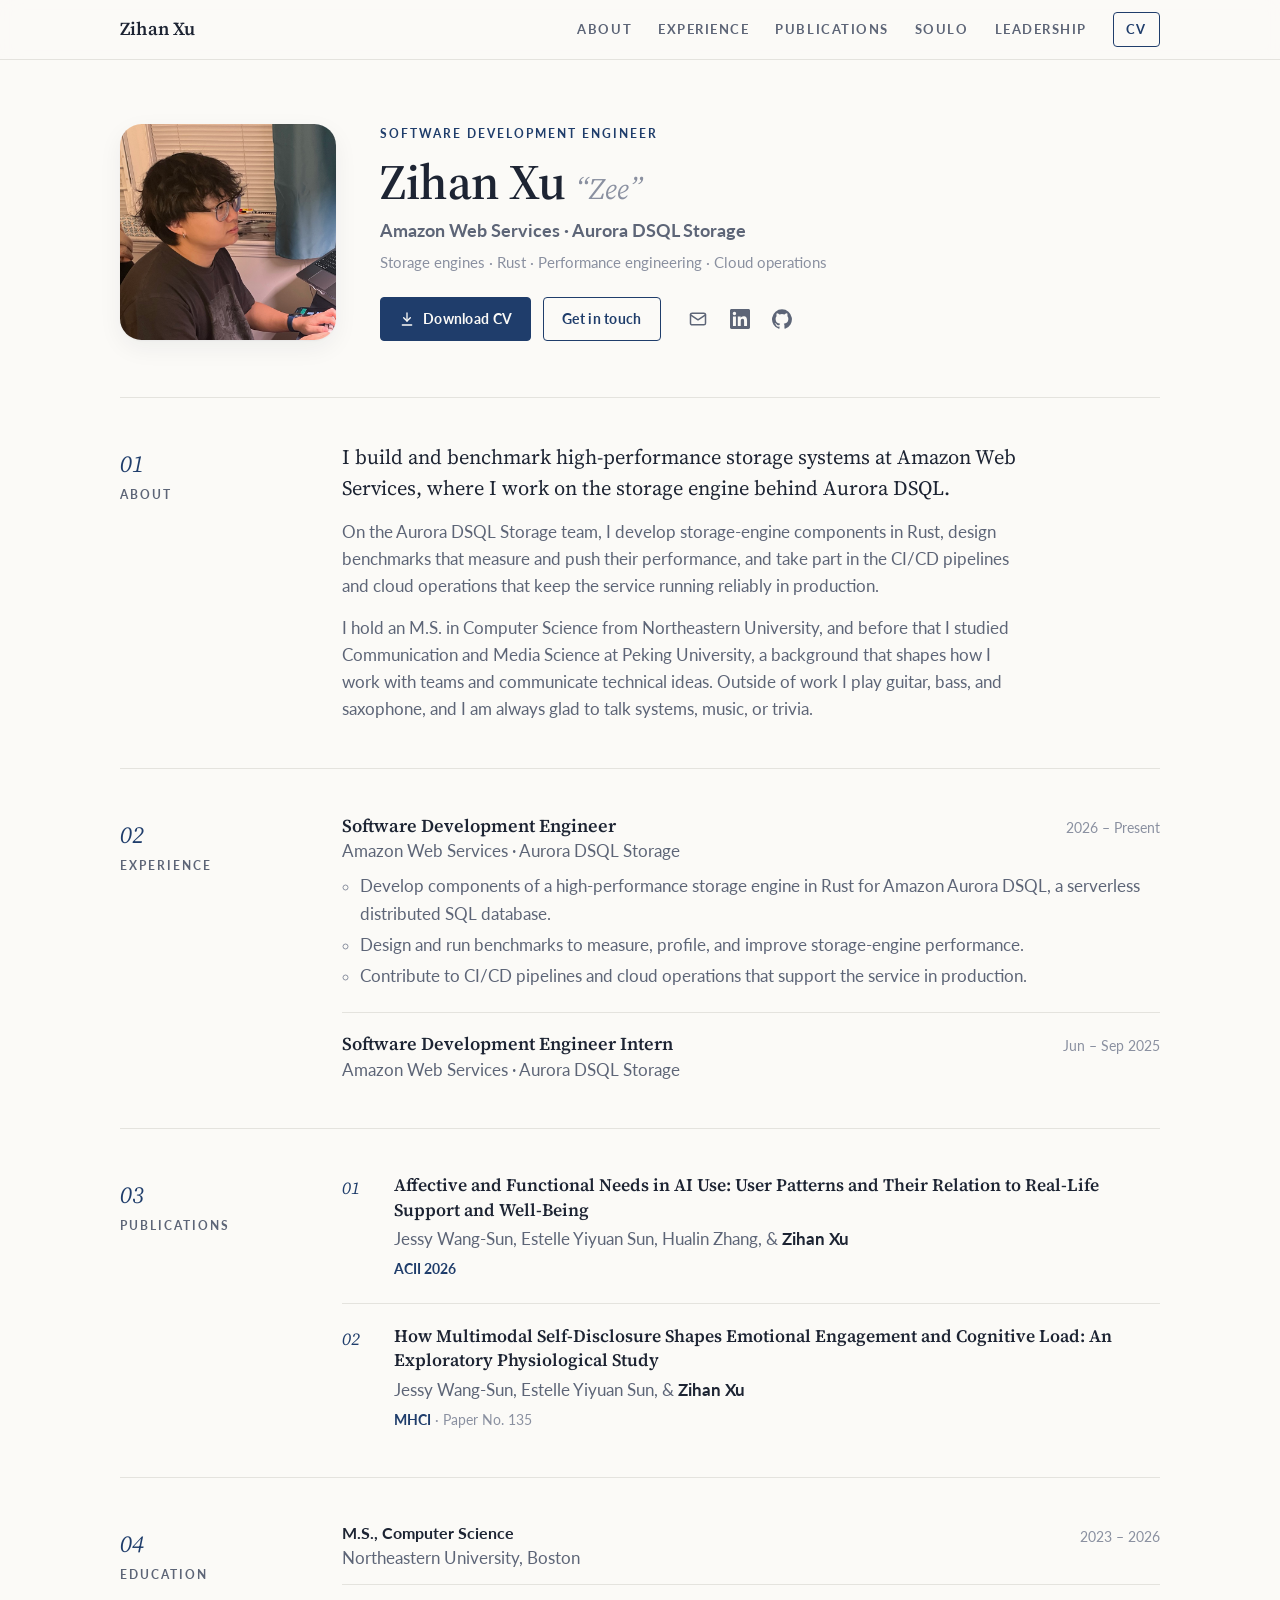
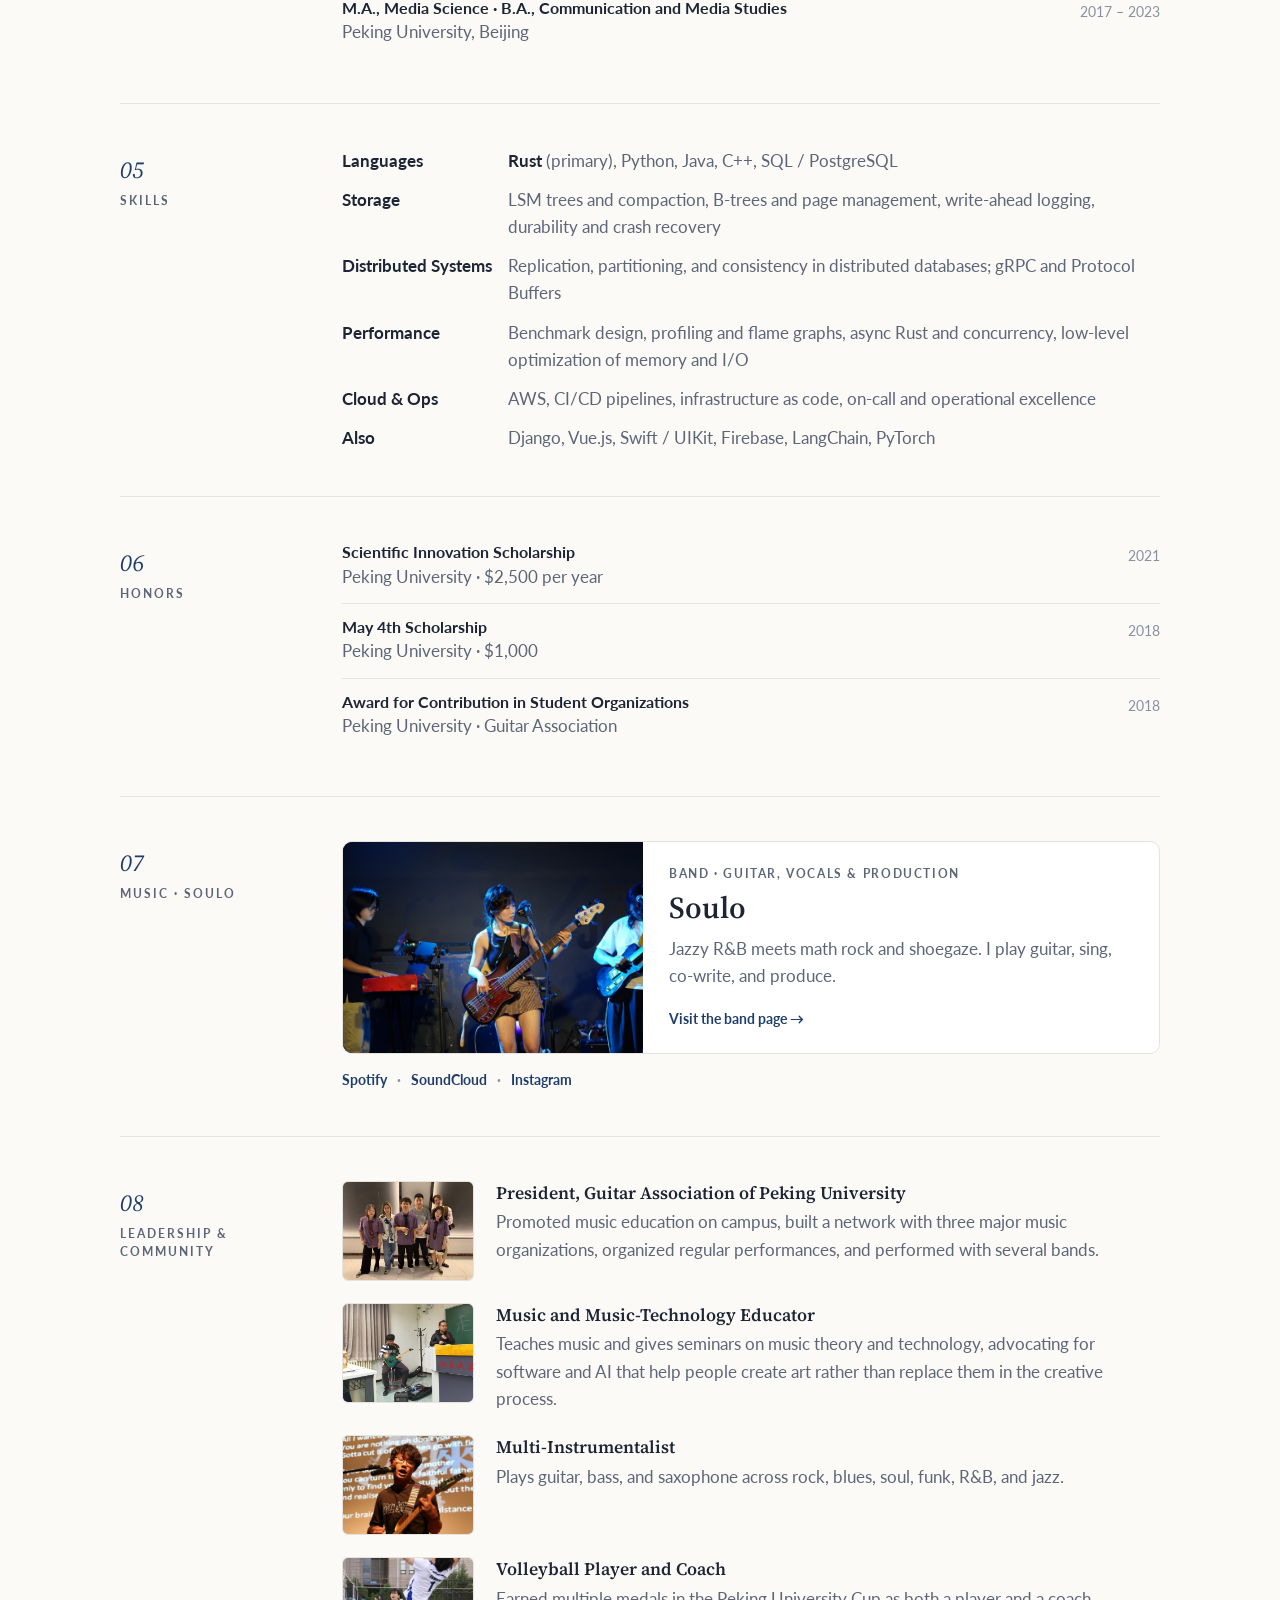
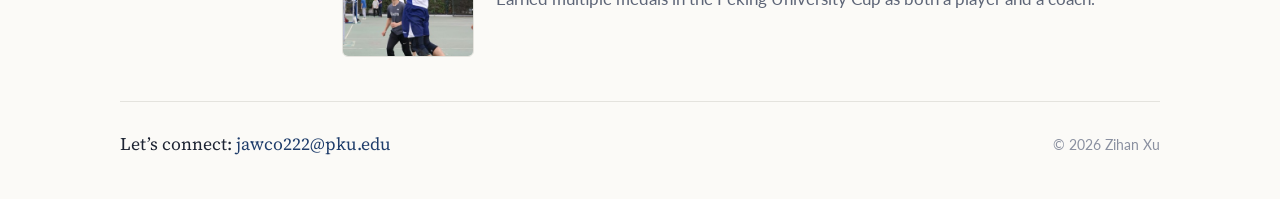
==== index.html @ b4e9006f "Redesign site and add Soulo band page - Rebuild homepage in a single-column academic layout with ser" ====
<!DOCTYPE html>
<html lang="en">
  <head>
    <meta charset="UTF-8" />
    <meta name="viewport" content="width=device-width, initial-scale=1.0" />
    <meta
      name="description"
      content="Zihan (Zee) Xu is a Software Development Engineer on the Amazon Aurora DSQL storage team, building high-performance storage engines in Rust."
    />
    <title>Zihan Xu | Software Development Engineer</title>
    <link rel="preconnect" href="https://fonts.googleapis.com" />
    <link rel="preconnect" href="https://fonts.gstatic.com" crossorigin />
    <link
      href="https://fonts.googleapis.com/css2?family=Lato:wght@400;700&family=Source+Serif+4:ital,opsz,wght@0,8..60,400;0,8..60,600;1,8..60,400&display=swap"
      rel="stylesheet"
    />
    <link rel="stylesheet" href="styles.css" />
  </head>
  <body>
    <header class="topbar">
      <div class="container">
        <a class="wordmark" href="#top">Zihan Xu</a>
        <nav class="topnav" aria-label="Sections">
          <a href="#about">About</a>
          <a href="#experience">Experience</a>
          <a href="#publications">Publications</a>
          <a href="#soulo">Soulo</a>
          <a href="#leadership">Leadership</a>
          <a class="nav-cv" href="files/resume.pdf" target="_blank" rel="noreferrer">CV</a>
        </nav>
      </div>
    </header>

    <main class="container" id="top">
      <section class="profile" aria-label="Introduction">
        <img class="avatar" src="assets/profile/avatar.jpg" alt="Portrait of Zihan Xu" />
        <div>
          <p class="eyebrow">Software Development Engineer</p>
          <h1>Zihan Xu <span class="aka">“Zee”</span></h1>
          <p class="profile-title">
            Amazon Web Services · Aurora DSQL Storage
          </p>
          <p class="profile-meta">Storage engines · Rust · Performance engineering · Cloud operations</p>
          <div class="actions">
            <a class="btn btn-primary" href="files/resume.pdf" target="_blank" rel="noreferrer">
              <svg viewBox="0 0 24 24" fill="none" stroke="currentColor" stroke-width="2" stroke-linecap="round" stroke-linejoin="round" aria-hidden="true"><path d="M12 3v12"/><path d="m7 10 5 5 5-5"/><path d="M5 21h14"/></svg>
              Download CV
            </a>
            <a class="btn btn-ghost" href="mailto:jawco222@pku.edu">Get in touch</a>
            <nav class="social" aria-label="Profiles">
              <a href="mailto:jawco222@pku.edu" aria-label="Email Zihan Xu">
                <svg viewBox="0 0 24 24" fill="none" stroke="currentColor" stroke-width="1.8" stroke-linecap="round" stroke-linejoin="round" aria-hidden="true"><rect x="3" y="5" width="18" height="14" rx="2"/><path d="m3 7 9 6 9-6"/></svg>
              </a>
              <a href="https://www.linkedin.com/in/zihan-xu-pku/" target="_blank" rel="noreferrer" aria-label="Zihan Xu on LinkedIn">
                <svg viewBox="0 0 24 24" fill="currentColor" aria-hidden="true"><path d="M20.45 20.45h-3.56v-5.57c0-1.33-.02-3.04-1.85-3.04-1.85 0-2.14 1.45-2.14 2.94v5.67H9.35V9h3.41v1.56h.05c.48-.9 1.64-1.85 3.37-1.85 3.6 0 4.27 2.37 4.27 5.46v6.28ZM5.34 7.43a2.06 2.06 0 1 1 0-4.13 2.06 2.06 0 0 1 0 4.13ZM7.12 20.45H3.56V9h3.56v11.45ZM22.22 0H1.77C.79 0 0 .77 0 1.73v20.54C0 23.23.79 24 1.77 24h20.45c.98 0 1.78-.77 1.78-1.73V1.73C24 .77 23.2 0 22.22 0Z"/></svg>
              </a>
              <a href="https://github.com/ZeehanXu" target="_blank" rel="noreferrer" aria-label="Zihan Xu on GitHub">
                <svg viewBox="0 0 24 24" fill="currentColor" aria-hidden="true"><path d="M12 .3a12 12 0 0 0-3.8 23.38c.6.12.83-.26.83-.57L9 21.07c-3.34.72-4.04-1.61-4.04-1.61-.55-1.39-1.34-1.76-1.34-1.76-1.08-.74.09-.73.09-.73 1.2.09 1.83 1.24 1.83 1.24 1.07 1.83 2.81 1.3 3.5 1 .1-.78.42-1.31.76-1.61-2.67-.3-5.47-1.33-5.47-5.93 0-1.31.47-2.38 1.24-3.22-.14-.3-.54-1.52.1-3.18 0 0 1-.32 3.3 1.23a11.5 11.5 0 0 1 6 0c2.28-1.55 3.29-1.23 3.29-1.23.64 1.66.24 2.88.12 3.18a4.65 4.65 0 0 1 1.23 3.22c0 4.61-2.8 5.63-5.48 5.92.42.36.81 1.1.81 2.22l-.01 3.29c0 .32.21.69.82.57A12 12 0 0 0 12 .3"/></svg>
              </a>
            </nav>
          </div>
        </div>
      </section>

      <section class="section" id="about" aria-labelledby="about-heading">
        <h2 class="section-label" id="about-heading"><span class="num">01</span>About</h2>
        <div class="section-body prose">
          <p class="lede">
            I build and benchmark high-performance storage systems at Amazon Web
            Services, where I work on the storage engine behind Aurora DSQL.
          </p>
          <p>
            On the Aurora DSQL Storage team, I develop storage-engine components in
            Rust, design benchmarks that measure and push their performance, and
            take part in the CI/CD pipelines and cloud operations that keep the
            service running reliably in production.
          </p>
          <p>
            I hold an M.S. in Computer Science from Northeastern University, and
            before that I studied Communication and Media Science at Peking
            University, a background that shapes how I work with teams and
            communicate technical ideas. Outside of work I play guitar, bass,
            and saxophone, and I am always glad to talk systems, music, or trivia.
          </p>
        </div>
      </section>

      <section class="section" id="experience" aria-labelledby="experience-heading">
        <h2 class="section-label" id="experience-heading"><span class="num">02</span>Experience</h2>
        <div class="section-body">
          <ul class="entries">
            <li class="entry">
              <div>
                <div class="entry-title">Software Development Engineer</div>
                <div class="entry-org">Amazon Web Services · Aurora DSQL Storage</div>
              </div>
              <div class="entry-date">2026 – Present</div>
              <ul>
                <li>Develop components of a high-performance storage engine in Rust for Amazon Aurora DSQL, a serverless distributed SQL database.</li>
                <li>Design and run benchmarks to measure, profile, and improve storage-engine performance.</li>
                <li>Contribute to CI/CD pipelines and cloud operations that support the service in production.</li>
              </ul>
            </li>
            <li class="entry">
              <div>
                <div class="entry-title">Software Development Engineer Intern</div>
                <div class="entry-org">Amazon Web Services · Aurora DSQL Storage</div>
              </div>
              <div class="entry-date">Jun – Sep 2025</div>
            </li>
          </ul>
        </div>
      </section>

      <section class="section" id="publications" aria-labelledby="publications-heading">
        <h2 class="section-label" id="publications-heading"><span class="num">03</span>Publications</h2>
        <div class="section-body">
          <ol class="pubs">
            <li class="pub">
              <span class="pub-title">Affective and Functional Needs in AI Use: User Patterns and Their Relation to Real-Life Support and Well-Being</span>
              <p class="pub-authors">Jessy Wang-Sun, Estelle Yiyuan Sun, Hualin Zhang, &amp; <b>Zihan Xu</b></p>
              <span class="pub-venue"><em>ACII 2026</em></span>
            </li>
            <li class="pub">
              <span class="pub-title">How Multimodal Self-Disclosure Shapes Emotional Engagement and Cognitive Load: An Exploratory Physiological Study</span>
              <p class="pub-authors">Jessy Wang-Sun, Estelle Yiyuan Sun, &amp; <b>Zihan Xu</b></p>
              <span class="pub-venue"><em>MHCI</em> · Paper No. 135</span>
            </li>
          </ol>
        </div>
      </section>

      <section class="section" id="education" aria-labelledby="education-heading">
        <h2 class="section-label" id="education-heading"><span class="num">04</span>Education</h2>
        <div class="section-body">
          <ul class="entries compact">
            <li class="entry">
              <div>
                <div class="entry-title">M.S., Computer Science</div>
                <div class="entry-org">Northeastern University, Boston</div>
              </div>
              <div class="entry-date">2023 – 2026</div>
            </li>
            <li class="entry">
              <div>
                <div class="entry-title">M.A., Media Science · B.A., Communication and Media Studies</div>
                <div class="entry-org">Peking University, Beijing</div>
              </div>
              <div class="entry-date">2017 – 2023</div>
            </li>
          </ul>
        </div>
      </section>

      <section class="section" id="skills" aria-labelledby="skills-heading">
        <h2 class="section-label" id="skills-heading"><span class="num">05</span>Skills</h2>
        <div class="section-body">
          <dl class="skills">
            <div>
              <dt>Languages</dt>
              <dd><b>Rust</b> (primary), Python, Java, C++, SQL / PostgreSQL</dd>
            </div>
            <div>
              <dt>Storage</dt>
              <dd>LSM trees and compaction, B-trees and page management, write-ahead logging, durability and crash recovery</dd>
            </div>
            <div>
              <dt>Distributed Systems</dt>
              <dd>Replication, partitioning, and consistency in distributed databases; gRPC and Protocol Buffers</dd>
            </div>
            <div>
              <dt>Performance</dt>
              <dd>Benchmark design, profiling and flame graphs, async Rust and concurrency, low-level optimization of memory and I/O</dd>
            </div>
            <div>
              <dt>Cloud &amp; Ops</dt>
              <dd>AWS, CI/CD pipelines, infrastructure as code, on-call and operational excellence</dd>
            </div>
            <div>
              <dt>Also</dt>
              <dd>Django, Vue.js, Swift / UIKit, Firebase, LangChain, PyTorch</dd>
            </div>
          </dl>
        </div>
      </section>

      <section class="section" id="honors" aria-labelledby="honors-heading">
        <h2 class="section-label" id="honors-heading"><span class="num">06</span>Honors</h2>
        <div class="section-body">
          <ul class="entries compact">
            <li class="entry">
              <div>
                <div class="entry-title">Scientific Innovation Scholarship</div>
                <div class="entry-org">Peking University · $2,500 per year</div>
              </div>
              <div class="entry-date">2021</div>
            </li>
            <li class="entry">
              <div>
                <div class="entry-title">May 4th Scholarship</div>
                <div class="entry-org">Peking University · $1,000</div>
              </div>
              <div class="entry-date">2018</div>
            </li>
            <li class="entry">
              <div>
                <div class="entry-title">Award for Contribution in Student Organizations</div>
                <div class="entry-org">Peking University · Guitar Association</div>
              </div>
              <div class="entry-date">2018</div>
            </li>
          </ul>
        </div>
      </section>

      <section class="section" id="soulo" aria-labelledby="soulo-heading">
        <h2 class="section-label" id="soulo-heading"><span class="num">07</span>Music · Soulo</h2>
        <div class="section-body">
          <a class="band-card" href="soulo.html">
            <img src="assets/soulo/live/jungle-band.jpg" alt="Soulo on stage at The Jungle: keys, bass, and guitar under blue stage lights" loading="lazy" />
            <div class="band-card-body">
              <p class="project-tag">Band · Guitar, vocals &amp; production</p>
              <h3>Soulo</h3>
              <p>
                Jazzy R&amp;B meets math rock and shoegaze. I play guitar, sing,
                co-write, and produce.
              </p>
              <span class="band-more">Visit the band page →</span>
            </div>
          </a>
          <p class="band-links">
            <a href="https://open.spotify.com/artist/2Nm2gru3ACGOw8cM4AdSRD" target="_blank" rel="noreferrer">Spotify</a>
            <span aria-hidden="true">·</span>
            <a href="https://soundcloud.com/soulo-project" target="_blank" rel="noreferrer">SoundCloud</a>
            <span aria-hidden="true">·</span>
            <a href="https://www.instagram.com/soulo_band" target="_blank" rel="noreferrer">Instagram</a>
          </p>
        </div>
      </section>

      <section class="section" id="leadership" aria-labelledby="leadership-heading">
        <h2 class="section-label" id="leadership-heading"><span class="num">08</span>Leadership &amp; Community</h2>
        <div class="section-body">
          <ul class="features">
            <li class="feature">
              <img src="assets/leadership/pku-guitar-association.jpg" alt="Zihan with fellow band members" loading="lazy" />
              <div>
                <h3>President, Guitar Association of Peking University</h3>
                <p>Promoted music education on campus, built a network with three major music organizations, organized regular performances, and performed with several bands.</p>
              </div>
            </li>
            <li class="feature">
              <img src="assets/leadership/music-seminar.jpg" alt="Zihan presenting a music seminar" loading="lazy" />
              <div>
                <h3>Music and Music-Technology Educator</h3>
                <p>Teaches music and gives seminars on music theory and technology, advocating for software and AI that help people create art rather than replace them in the creative process.</p>
              </div>
            </li>
            <li class="feature">
              <img src="assets/leadership/performing-guitar.jpg" alt="Zihan performing on stage" loading="lazy" />
              <div>
                <h3>Multi-Instrumentalist</h3>
                <p>Plays guitar, bass, and saxophone across rock, blues, soul, funk, R&amp;B, and jazz.</p>
              </div>
            </li>
            <li class="feature">
              <img src="assets/leadership/volleyball.jpg" alt="Zihan playing volleyball" loading="lazy" />
              <div>
                <h3>Volleyball Player and Coach</h3>
                <p>Earned multiple medals in the Peking University Cup as both a player and a coach.</p>
              </div>
            </li>
          </ul>
        </div>
      </section>

      <footer class="site-footer" id="contact">
        <p class="cta">Let’s connect: <a href="mailto:jawco222@pku.edu">jawco222@pku.edu</a></p>
        <p>© 2026 Zihan Xu</p>
      </footer>
    </main>
  </body>
</html>
---- styles.css ----
/* ==========================================================================
   Zihan Xu — personal site
   Single-column academic layout, serif display type, quiet navy accent.
   ========================================================================== */

*,
*::before,
*::after { box-sizing: border-box; }

:root {
  --bg: #fbfaf7;
  --surface: #ffffff;
  --ink: #1d2433;
  --muted: #5d6577;
  --faint: #8a90a0;
  --line: #e4e3de;
  --accent: #1f3d6b;
  --accent-soft: rgba(31, 61, 107, 0.08);
  --shadow: 0 1px 2px rgba(20, 28, 45, 0.04), 0 8px 24px rgba(20, 28, 45, 0.06);

  --serif: "Source Serif 4", "Iowan Old Style", Georgia, serif;
  --sans: "Lato", "Helvetica Neue", Helvetica, Arial, sans-serif;

  --page: 1040px;
  --label: 190px;
  --bar: 60px;
}

@media (prefers-color-scheme: dark) {
  :root:not([data-theme="light"]) {
    --bg: #12151b;
    --surface: #191d25;
    --ink: #e7e9ee;
    --muted: #a2a9b6;
    --faint: #767e8d;
    --line: #2a2f3a;
    --accent: #9dbcec;
    --accent-soft: rgba(157, 188, 236, 0.1);
    --shadow: 0 1px 2px rgba(0, 0, 0, 0.3), 0 8px 24px rgba(0, 0, 0, 0.25);
  }
}

:root[data-theme="dark"] {
  --bg: #12151b;
  --surface: #191d25;
  --ink: #e7e9ee;
  --muted: #a2a9b6;
  --faint: #767e8d;
  --line: #2a2f3a;
  --accent: #9dbcec;
  --accent-soft: rgba(157, 188, 236, 0.1);
  --shadow: 0 1px 2px rgba(0, 0, 0, 0.3), 0 8px 24px rgba(0, 0, 0, 0.25);
}

html {
  scroll-behavior: smooth;
  scroll-padding-top: calc(var(--bar) + 16px);
}

body {
  margin: 0;
  background: var(--bg);
  color: var(--ink);
  font-family: var(--sans);
  font-size: 16.5px;
  line-height: 1.65;
  -webkit-font-smoothing: antialiased;
  text-rendering: optimizeLegibility;
}

img { max-width: 100%; display: block; }

a { color: var(--accent); text-decoration: none; }
a:hover { text-decoration: underline; text-underline-offset: 3px; }
a:focus-visible,
button:focus-visible {
  outline: 2px solid var(--accent);
  outline-offset: 3px;
  border-radius: 3px;
}

h1, h2, h3, p, ul, ol, figure { margin-top: 0; }

.container {
  width: min(100% - 32px, var(--page));
  margin-inline: auto;
}

/* --- Top bar ------------------------------------------------------------ */

.topbar {
  position: sticky;
  top: 0;
  z-index: 50;
  height: var(--bar);
  background: color-mix(in srgb, var(--bg) 86%, transparent);
  backdrop-filter: saturate(160%) blur(10px);
  -webkit-backdrop-filter: saturate(160%) blur(10px);
  border-bottom: 1px solid var(--line);
}

.topbar .container {
  height: 100%;
  display: flex;
  align-items: center;
  justify-content: space-between;
  gap: 24px;
}

.wordmark {
  font-family: var(--serif);
  font-size: 1.15rem;
  font-weight: 600;
  letter-spacing: 0.01em;
  color: var(--ink);
}
.wordmark:hover { text-decoration: none; color: var(--accent); }

.topnav {
  display: flex;
  align-items: center;
  gap: 26px;
  font-size: 0.8rem;
  font-weight: 700;
  letter-spacing: 0.12em;
  text-transform: uppercase;
}

.topnav a { color: var(--muted); }
.topnav a:hover { color: var(--ink); text-decoration: none; }

.topnav .nav-cv {
  color: var(--accent);
  padding: 6px 12px;
  border: 1px solid currentColor;
  border-radius: 4px;
}
.topnav .nav-cv:hover { background: var(--accent-soft); color: var(--accent); }

/* --- Profile header ----------------------------------------------------- */

.profile {
  display: grid;
  grid-template-columns: 216px minmax(0, 1fr);
  gap: 44px;
  align-items: center;
  padding: 64px 0 56px;
}

.avatar {
  width: 216px;
  height: 216px;
  border-radius: 10%;
  object-fit: cover;
  box-shadow: var(--shadow);
}

.eyebrow {
  margin-bottom: 10px;
  color: var(--accent);
  font-size: 0.78rem;
  font-weight: 700;
  letter-spacing: 0.16em;
  text-transform: uppercase;
}

.profile h1 {
  margin-bottom: 6px;
  font-family: var(--serif);
  font-size: clamp(2.3rem, 5vw, 3.1rem);
  font-weight: 600;
  line-height: 1.12;
  letter-spacing: -0.01em;
}

.profile h1 .aka {
  color: var(--faint);
  font-weight: 400;
  font-style: italic;
  font-size: 0.6em;
  letter-spacing: 0;
}

.profile-title {
  margin-bottom: 4px;
  color: var(--muted);
  font-size: 1.12rem;
  font-weight: 700;
}

.profile-meta {
  margin-bottom: 22px;
  color: var(--faint);
  font-size: 0.95rem;
}

.actions {
  display: flex;
  flex-wrap: wrap;
  align-items: center;
  gap: 12px;
}

.btn {
  display: inline-flex;
  align-items: center;
  gap: 8px;
  padding: 9px 18px;
  border: 1px solid var(--accent);
  border-radius: 4px;
  font-size: 0.9rem;
  font-weight: 700;
  letter-spacing: 0.02em;
  transition: background-color 160ms ease, color 160ms ease;
}
.btn:hover { text-decoration: none; }
.btn svg { width: 16px; height: 16px; }

.btn-primary { background: var(--accent); color: var(--bg); }
.btn-primary:hover { background: color-mix(in srgb, var(--accent) 86%, var(--ink)); }

.btn-ghost { color: var(--accent); }
.btn-ghost:hover { background: var(--accent-soft); }

.social {
  display: flex;
  gap: 4px;
  margin-left: 6px;
}

.social a {
  display: inline-grid;
  place-items: center;
  width: 38px;
  height: 38px;
  border-radius: 50%;
  color: var(--muted);
  transition: color 160ms ease, background-color 160ms ease;
}
.social a:hover { color: var(--accent); background: var(--accent-soft); }
.social svg { width: 20px; height: 20px; }

/* --- Sections ----------------------------------------------------------- */

.section {
  display: grid;
  grid-template-columns: var(--label) minmax(0, 1fr);
  gap: 32px;
  padding: 44px 0;
  border-top: 1px solid var(--line);
}

.section-label {
  margin: 0;
  padding-top: 4px;
  font-family: var(--sans);
  font-size: 0.78rem;
  font-weight: 700;
  letter-spacing: 0.16em;
  line-height: 1.5;
  text-transform: uppercase;
  color: var(--muted);
}

.section-label .num {
  display: block;
  margin-bottom: 4px;
  font-family: var(--serif);
  font-size: 1.5rem;
  font-weight: 400;
  font-style: italic;
  letter-spacing: 0;
  color: var(--accent);
}

.section-body > :last-child { margin-bottom: 0; }

.lede {
  font-family: var(--serif);
  font-size: 1.28rem;
  line-height: 1.55;
  color: var(--ink);
  margin-bottom: 18px;
}

.prose p { color: var(--muted); max-width: 68ch; margin-bottom: 14px; }
.prose p.lede { color: var(--ink); }

/* Entries: education, experience, honors */

.entries { list-style: none; margin: 0; padding: 0; }

.entry {
  display: grid;
  grid-template-columns: minmax(0, 1fr) auto;
  column-gap: 24px;
  padding: 18px 0;
  border-bottom: 1px solid var(--line);
}
.entry:first-child { padding-top: 0; }
.entry:last-child { border-bottom: 0; padding-bottom: 0; }

.entry-title {
  font-family: var(--serif);
  font-size: 1.14rem;
  font-weight: 600;
  line-height: 1.4;
}

.entry-org { color: var(--muted); }

.entry-date {
  grid-column: 2;
  grid-row: 1;
  color: var(--faint);
  font-size: 0.9rem;
  font-variant-numeric: tabular-nums;
  white-space: nowrap;
  padding-top: 3px;
}

.entry ul,
.entry p {
  grid-column: 1 / -1;
  margin: 8px 0 0;
  color: var(--muted);
}
.entry ul { padding-left: 1.1em; }
.entry li { margin-bottom: 4px; }
.entry li::marker { color: var(--faint); }

.entries.compact .entry { padding: 12px 0; }
.entries.compact .entry:first-child { padding-top: 0; }
.entries.compact .entry-title { font-family: var(--sans); font-size: 1rem; font-weight: 700; }

/* Publications */

.pubs { list-style: none; margin: 0; padding: 0; counter-reset: pub; }

.pub {
  position: relative;
  counter-increment: pub;
  padding: 0 0 20px 52px;
  margin-bottom: 20px;
  border-bottom: 1px solid var(--line);
}
.pub:last-child { margin-bottom: 0; padding-bottom: 0; border-bottom: 0; }

.pub::before {
  content: counter(pub, decimal-leading-zero);
  position: absolute;
  left: 0;
  top: 1px;
  font-family: var(--serif);
  font-style: italic;
  font-size: 1.1rem;
  color: var(--accent);
}

.pub-title {
  display: block;
  margin-bottom: 4px;
  font-family: var(--serif);
  font-size: 1.1rem;
  font-weight: 600;
  line-height: 1.4;
}

.pub-authors { margin: 0 0 2px; color: var(--muted); }
.pub-authors b { color: var(--ink); }

.pub-venue {
  display: inline-block;
  color: var(--faint);
  font-size: 0.9rem;
}
.pub-venue em { font-style: normal; font-weight: 700; color: var(--accent); }

/* Soulo band card */

.band-card {
  display: grid;
  grid-template-columns: 300px minmax(0, 1fr);
  overflow: hidden;
  background: var(--surface);
  border: 1px solid var(--line);
  border-radius: 10px;
  color: inherit;
  transition: transform 200ms ease, box-shadow 200ms ease, border-color 200ms ease;
}
.band-card:hover {
  text-decoration: none;
  transform: translateY(-3px);
  box-shadow: var(--shadow);
  border-color: color-mix(in srgb, var(--accent) 30%, var(--line));
}
.band-card img { width: 300px; height: 100%; min-height: 200px; object-fit: cover; object-position: 55% 50%; background: #111; }

.band-card-body { display: flex; flex-direction: column; padding: 22px 26px; }

.project-tag {
  margin-bottom: 8px;
  color: var(--accent);
  font-size: 0.72rem;
  font-weight: 700;
  letter-spacing: 0.14em;
  text-transform: uppercase;
}

.band-card h3 {
  margin-bottom: 10px;
  font-family: var(--serif);
  font-size: 1.9rem;
  font-weight: 600;
  line-height: 1.15;
}

.band-card p { color: var(--muted); }
.band-more { margin-top: auto; color: var(--accent); font-size: 0.9rem; font-weight: 700; }

.band-links {
  display: flex;
  gap: 10px;
  margin: 14px 0 0;
  color: var(--faint);
  font-size: 0.9rem;
  font-weight: 700;
}

/* Soulo band page: standalone identity, always dark, gray-blue accent */

body.band {
  --bg: #0e1014;
  --surface: #171a20;
  --ink: #e9ecf0;
  --muted: #a9b0ba;
  --faint: #767e8a;
  --line: #262a32;
  --accent: #8fa3b8;
  --accent-soft: rgba(143, 163, 184, 0.12);
  --shadow: 0 1px 2px rgba(0, 0, 0, 0.4), 0 12px 32px rgba(0, 0, 0, 0.35);
  color-scheme: dark;
}

body.band .btn-primary { color: #0e1014; }
body.band .band-hero { padding-top: 56px; }
body.band .band-hero h1 { letter-spacing: 0.01em; }

.back {
  display: inline-block;
  margin-top: 36px;
  color: var(--muted);
  font-size: 0.8rem;
  font-weight: 700;
  letter-spacing: 0.1em;
  text-transform: uppercase;
}
.back:hover { color: var(--accent); text-decoration: none; }

.band-hero {
  display: flex;
  flex-wrap: wrap;
  align-items: flex-end;
  justify-content: space-between;
  gap: 24px 48px;
  padding: 28px 0 32px;
}

.band-hero h1 {
  margin-bottom: 12px;
  font-family: var(--serif);
  font-size: clamp(3rem, 8vw, 4.6rem);
  font-weight: 600;
  line-height: 1;
  letter-spacing: -0.02em;
}

.band-hero .lede { color: var(--muted); margin-bottom: 0; }

.band-photo { margin: 0 0 56px; }
.band-photo img {
  width: 100%;
  aspect-ratio: 16 / 9;
  object-fit: cover;
  border-radius: 10px;
  box-shadow: var(--shadow);
  background: #111;
}

.members {
  list-style: none;
  margin: 0;
  padding: 0;
  display: grid;
  grid-template-columns: repeat(2, minmax(0, 1fr));
  gap: 28px;
}
.members li { display: grid; gap: 2px; }
.members img {
  width: 100%;
  max-width: 240px;
  aspect-ratio: 1;
  object-fit: cover;
  margin-bottom: 12px;
  border-radius: 10%;
  box-shadow: var(--shadow);
  background: #111;
}
.member-name { font-family: var(--serif); font-size: 1.35rem; font-weight: 600; line-height: 1.3; }
.member-role { color: var(--muted); font-size: 0.95rem; }

.band-photo figcaption { margin-top: 10px; color: var(--faint); font-size: 0.85rem; }

.players { display: grid; gap: 18px; }
.player {
  display: block;
  width: 100%;
  border: 0;
  border-radius: 12px;
  background: var(--surface);
}
.player-spotify { height: 352px; }
.player-soundcloud { height: 300px; border: 1px solid var(--line); border-radius: 10px; }

.gallery {
  display: grid;
  grid-template-columns: repeat(3, minmax(0, 1fr));
  gap: 12px;
}
.gallery figure {
  position: relative;
  margin: 0;
  overflow: hidden;
  border-radius: 8px;
  background: #111;
  aspect-ratio: 3 / 2;
}
.gallery img { width: 100%; height: 100%; object-fit: cover; }
.gallery figcaption {
  position: absolute;
  left: 10px;
  bottom: 10px;
  padding: 3px 9px;
  border-radius: 999px;
  background: rgba(0, 0, 0, 0.55);
  color: #fff;
  font-size: 0.72rem;
  font-weight: 700;
  letter-spacing: 0.06em;
}
.g-porch-drums { grid-column: 1; grid-row: 1 / span 2; }
.g-trombone { grid-column: 2; grid-row: 1; }
.g-red { grid-column: 2; grid-row: 2; }
.g-zee { grid-column: 3; grid-row: 1 / span 2; }
.g-porch-wide { grid-column: 1 / -1; grid-row: 3; }
.gallery .g-porch-drums,
.gallery .g-zee { aspect-ratio: auto; height: 0; min-height: 100%; }
.gallery .g-porch-drums img { object-position: 50% 45%; }
.gallery .g-zee img { object-position: 50% 30%; }
.gallery .g-porch-wide { aspect-ratio: 3 / 1; }
.gallery .g-porch-wide img { object-position: 50% 40%; }

.art-credit { margin-bottom: 18px; color: var(--muted); }

.art-grid {
  display: grid;
  grid-template-columns: repeat(3, minmax(0, 1fr));
  gap: 20px;
  align-items: start;
}
.art-grid figure { margin: 0; }
.art-grid img {
  width: 100%;
  height: auto;
  border-radius: 8px;
  border: 1px solid var(--line);
  background: #fff;
}
.art-grid figcaption { margin-top: 8px; color: var(--muted); font-size: 0.9rem; }

/* Leadership */

.features { list-style: none; margin: 0; padding: 0; display: grid; gap: 22px; }

.feature {
  display: grid;
  grid-template-columns: 132px minmax(0, 1fr);
  gap: 22px;
  align-items: start;
}

.feature img {
  width: 132px;
  height: 100px;
  object-fit: cover;
  border-radius: 6px;
  border: 1px solid var(--line);
}

.feature h3 {
  margin-bottom: 4px;
  font-family: var(--serif);
  font-size: 1.1rem;
  font-weight: 600;
  line-height: 1.4;
}

.feature p { margin: 0; color: var(--muted); }

/* Skills */

.skills { display: grid; gap: 12px; margin: 0; }

.skills > div {
  display: grid;
  grid-template-columns: 150px minmax(0, 1fr);
  gap: 16px;
}

.skills dt { font-weight: 700; color: var(--ink); }
.skills dd { margin: 0; color: var(--muted); }
.skills dd b { color: var(--ink); }

/* --- Footer ------------------------------------------------------------- */

.site-footer {
  display: flex;
  justify-content: space-between;
  align-items: baseline;
  flex-wrap: wrap;
  gap: 12px 24px;
  padding: 28px 0 40px;
  border-top: 1px solid var(--line);
  color: var(--faint);
  font-size: 0.9rem;
}
.site-footer p { margin: 0; }
.site-footer .cta { font-family: var(--serif); font-size: 1.1rem; color: var(--ink); }

/* --- Responsive --------------------------------------------------------- */

@media (max-width: 760px) {
  :root { --bar: 54px; }
  body { font-size: 16px; }
  .topnav a:not(.nav-cv) { display: none; }
  .profile { grid-template-columns: 1fr; gap: 24px; padding: 36px 0 40px; }
  .avatar { width: 152px; height: 152px; }
  .section { grid-template-columns: 1fr; gap: 16px; padding: 34px 0; }
  .section-label .num { display: inline; margin: 0 8px 0 0; font-size: 1.1rem; }
  .entry { grid-template-columns: 1fr; }
  .entry-date { grid-column: 1; grid-row: auto; padding-top: 2px; }
  .band-hero { padding: 20px 0 24px; }
  .band-photo { margin-bottom: 36px; }
  .band-photo img { aspect-ratio: 4 / 3; }
  .members { gap: 18px; }
  .gallery {
    grid-template-columns: repeat(2, minmax(0, 1fr));
    grid-auto-rows: calc((100vw - 40px) / 3);
    gap: 8px;
  }
  .gallery figure,
  .gallery .g-porch-drums,
  .gallery .g-zee,
  .gallery .g-porch-wide { aspect-ratio: auto; height: auto; min-height: 0; }
  .g-porch-drums { grid-column: 1; grid-row: 1 / span 2; }
  .g-trombone { grid-column: 2; grid-row: 1; }
  .g-red { grid-column: 2; grid-row: 2; }
  .g-zee { grid-column: 2; grid-row: 3 / span 2; }
  .g-porch-wide { grid-column: 1; grid-row: 3 / span 2; }
  .art-grid { grid-template-columns: repeat(2, minmax(0, 1fr)); gap: 14px; }
  .band-card { grid-template-columns: 1fr; }
  .band-card img { width: 100%; min-height: 0; aspect-ratio: 16 / 9; }
  .feature { grid-template-columns: 96px minmax(0, 1fr); gap: 16px; }
  .feature img { width: 96px; height: 80px; }
  .skills > div { grid-template-columns: 1fr; gap: 0; }
  .pub { padding-left: 40px; }
}

@media (prefers-reduced-motion: reduce) {
  html { scroll-behavior: auto; }
  .btn, .social a, .band-card { transition: none; }
  .band-card:hover { transform: none; }
}
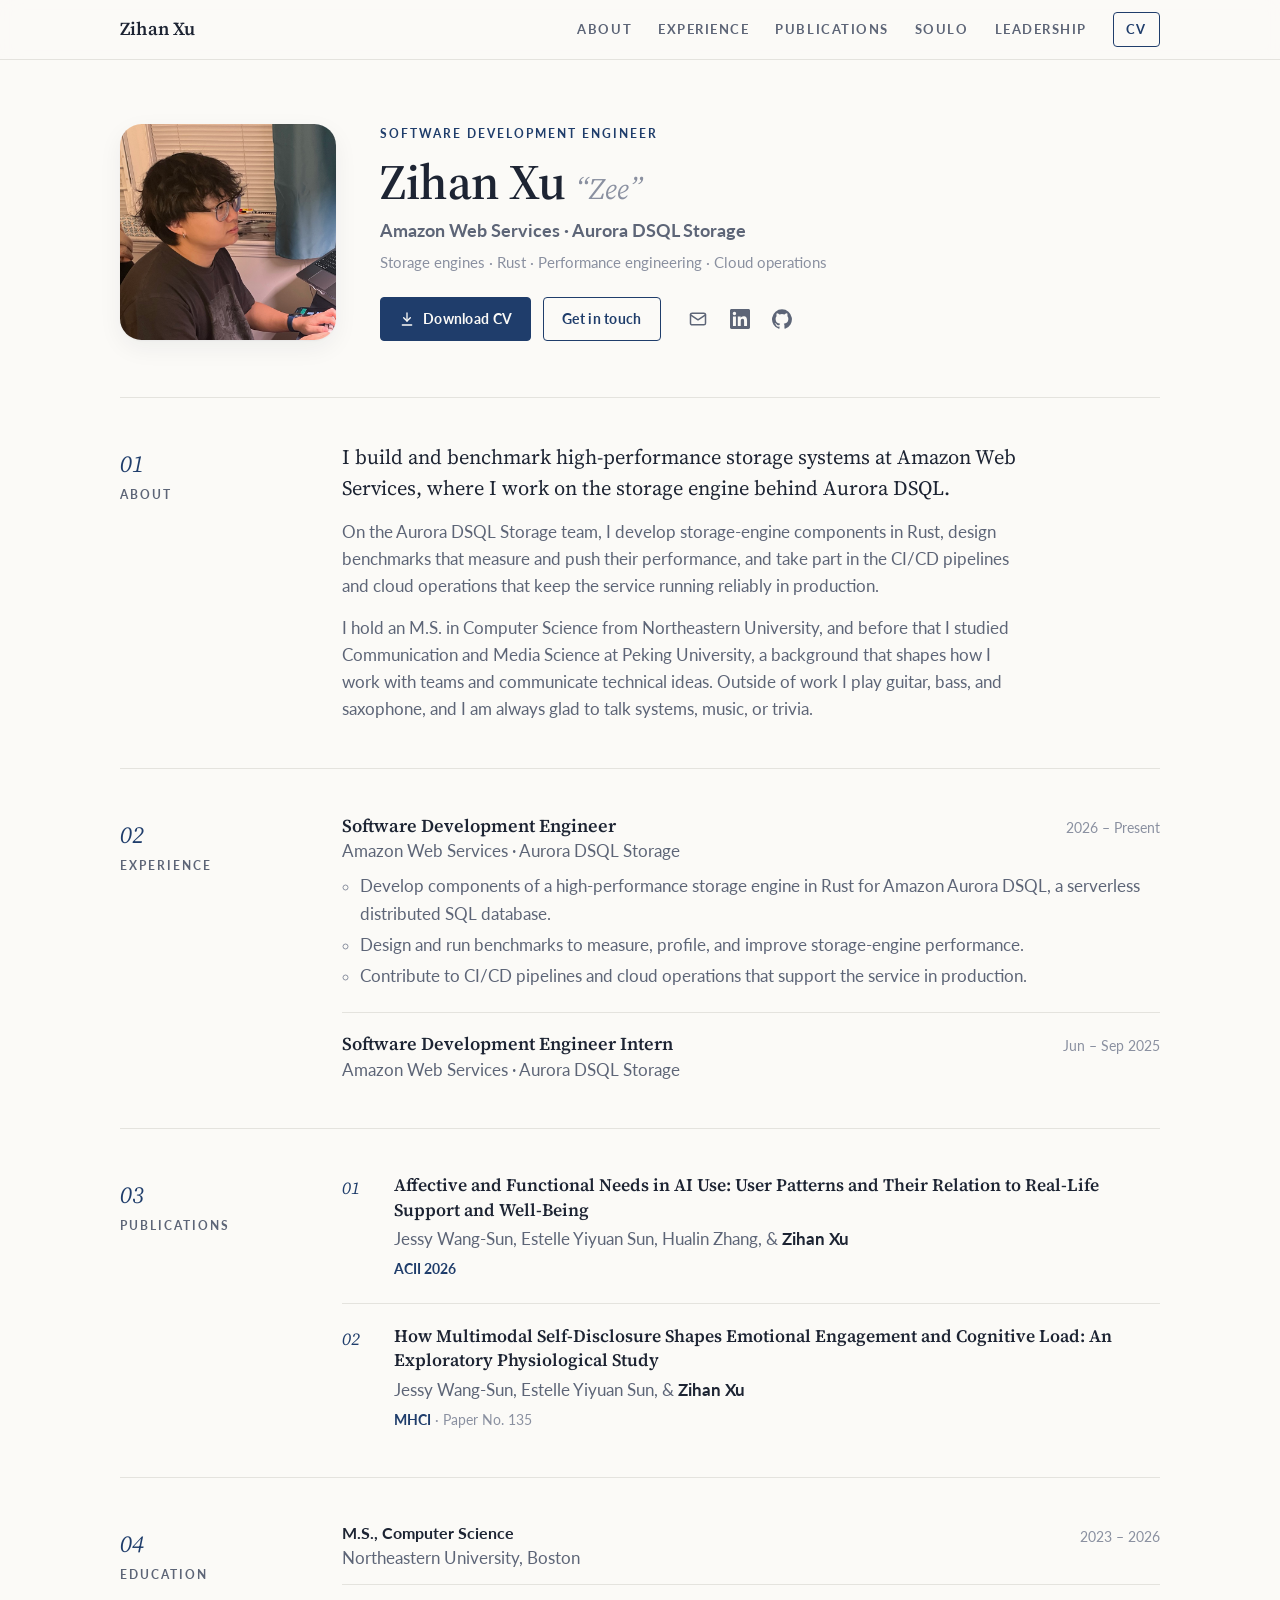
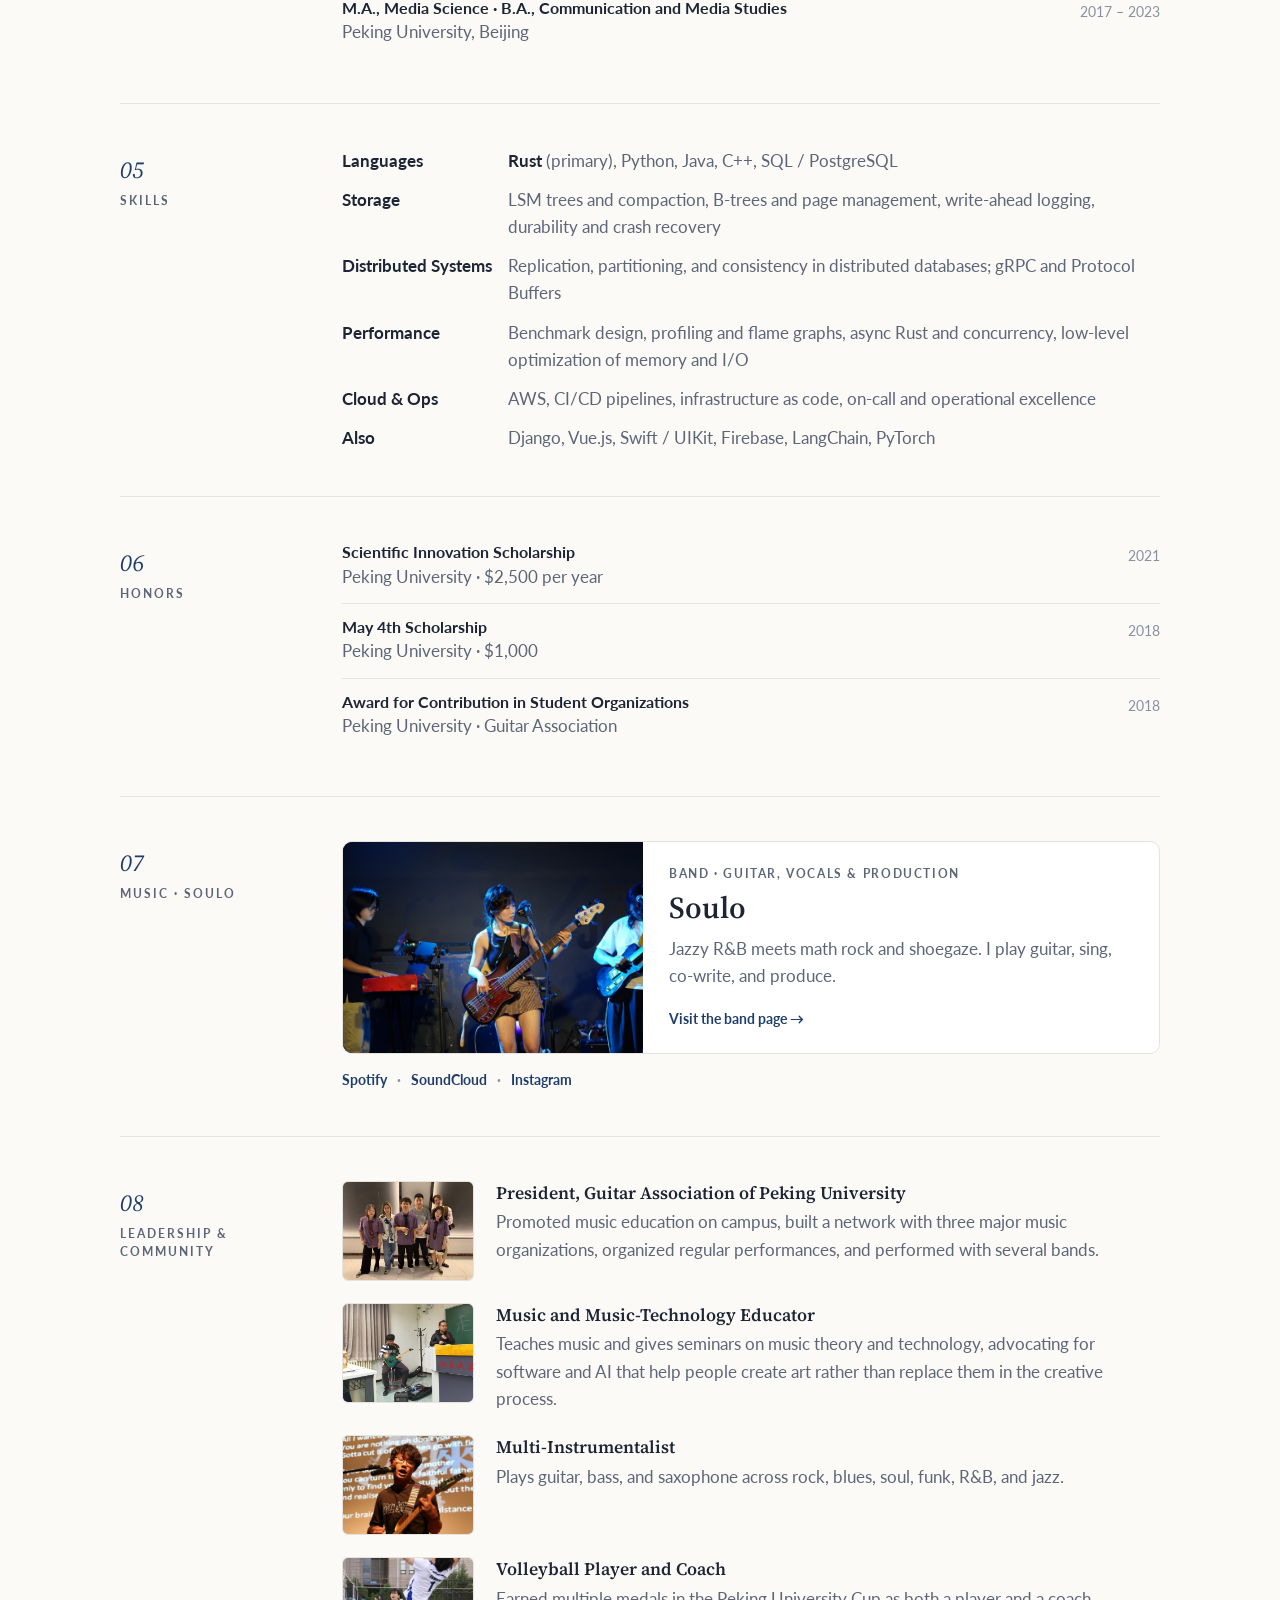
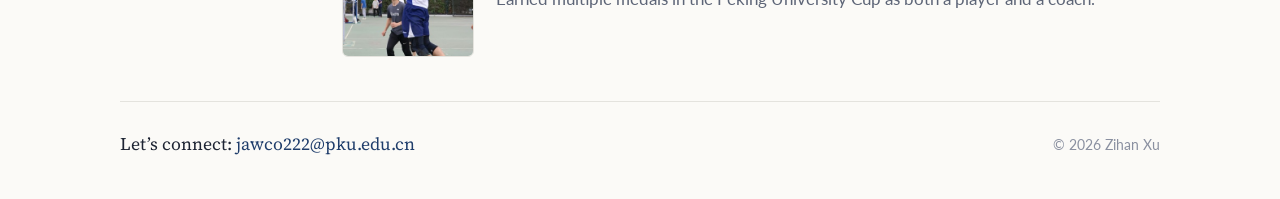
==== commit 2d2fc59e: "Expand Soulo page with live albums, artwork viewer, and member quotes - Add Lilypad, Watertown, and " ====
--- a/index.html
+++ b/index.html
@@ -46,9 +46,9 @@
               <svg viewBox="0 0 24 24" fill="none" stroke="currentColor" stroke-width="2" stroke-linecap="round" stroke-linejoin="round" aria-hidden="true"><path d="M12 3v12"/><path d="m7 10 5 5 5-5"/><path d="M5 21h14"/></svg>
               Download CV
             </a>
-            <a class="btn btn-ghost" href="mailto:jawco222@pku.edu">Get in touch</a>
+            <a class="btn btn-ghost" href="mailto:jawco222@pku.edu.cn">Get in touch</a>
             <nav class="social" aria-label="Profiles">
-              <a href="mailto:jawco222@pku.edu" aria-label="Email Zihan Xu">
+              <a href="mailto:jawco222@pku.edu.cn" aria-label="Email Zihan Xu">
                 <svg viewBox="0 0 24 24" fill="none" stroke="currentColor" stroke-width="1.8" stroke-linecap="round" stroke-linejoin="round" aria-hidden="true"><rect x="3" y="5" width="18" height="14" rx="2"/><path d="m3 7 9 6 9-6"/></svg>
               </a>
               <a href="https://www.linkedin.com/in/zihan-xu-pku/" target="_blank" rel="noreferrer" aria-label="Zihan Xu on LinkedIn">
@@ -275,7 +275,7 @@
       </section>
 
       <footer class="site-footer" id="contact">
-        <p class="cta">Let’s connect: <a href="mailto:jawco222@pku.edu">jawco222@pku.edu</a></p>
+        <p class="cta">Let’s connect: <a href="mailto:jawco222@pku.edu.cn">jawco222@pku.edu.cn</a></p>
         <p>© 2026 Zihan Xu</p>
       </footer>
     </main>
--- a/styles.css
+++ b/styles.css
@@ -495,7 +495,7 @@
   grid-template-columns: repeat(2, minmax(0, 1fr));
   gap: 28px;
 }
-.members li { display: grid; gap: 2px; }
+.members li { display: flex; flex-direction: column; gap: 2px; }
 .members img {
   width: 100%;
   max-width: 240px;
@@ -508,6 +508,16 @@
 }
 .member-name { font-family: var(--serif); font-size: 1.35rem; font-weight: 600; line-height: 1.3; }
 .member-role { color: var(--muted); font-size: 0.95rem; }
+.members-intro { max-width: 62ch; margin-bottom: 28px; color: var(--muted); }
+.member-quote {
+  margin: 14px 0 0;
+  padding-left: 12px;
+  border-left: 2px solid var(--accent);
+  color: var(--ink);
+  font-family: var(--serif);
+  font-size: 1.05rem;
+  font-style: italic;
+}
 
 .band-photo figcaption { margin-top: 10px; color: var(--faint); font-size: 0.85rem; }
 
@@ -522,61 +532,140 @@
 .player-spotify { height: 352px; }
 .player-soundcloud { height: 300px; border: 1px solid var(--line); border-radius: 10px; }
 
+/* Collapsible photo/art sections */
+
+.fold-toggle {
+  display: inline-grid;
+  place-items: center;
+  width: 22px;
+  height: 22px;
+  margin: -3px 0 0 4px;
+  padding: 0;
+  vertical-align: middle;
+  border: 0;
+  border-radius: 4px;
+  background: none;
+  color: var(--faint);
+  cursor: pointer;
+}
+.fold-toggle:hover { color: var(--accent); background: var(--accent-soft); }
+.fold-toggle:focus-visible { outline: 2px solid var(--accent); outline-offset: 2px; }
+.fold-toggle::after {
+  content: "";
+  width: 6px;
+  height: 6px;
+  border-right: 1.5px solid currentColor;
+  border-bottom: 1.5px solid currentColor;
+  transform: translateY(1px) rotate(-135deg);
+  transition: transform 200ms ease;
+}
+.fold-toggle[aria-expanded="false"]::after { transform: translateY(-2px) rotate(45deg); }
+
+.fold-body { padding-top: 0; }
+
+.show + .show { margin-top: 30px; }
+.show-head {
+  display: flex;
+  flex-wrap: wrap;
+  align-items: baseline;
+  justify-content: space-between;
+  gap: 4px 16px;
+  margin-bottom: 12px;
+}
+.show-head .show-title { margin: 0; }
+.press { font-size: 0.82rem; font-weight: 700; }
+.show-title {
+  margin: 0 0 12px;
+  font-family: var(--serif);
+  font-size: 1.15rem;
+  font-weight: 600;
+}
+
 .gallery {
   display: grid;
   grid-template-columns: repeat(3, minmax(0, 1fr));
-  gap: 12px;
-}
-.gallery figure {
-  position: relative;
+  gap: 10px;
+}
+.gallery-4 { grid-template-columns: repeat(4, minmax(0, 1fr)); }
+.gallery figure { margin: 0; }
+.gallery figcaption,
+.art-grid figcaption { margin-top: 6px; color: var(--faint); font-size: 0.8rem; }
+.gallery figcaption a { color: var(--accent); }
+
+.zoom {
+  display: block;
+  width: 100%;
+  padding: 0;
+  border: 0;
+  border-radius: 8px;
+  overflow: hidden;
+  background: #111;
+  cursor: zoom-in;
+}
+.zoom img { width: 100%; transition: transform 300ms ease, opacity 200ms ease; }
+.zoom:hover img { transform: scale(1.03); opacity: 0.92; }
+.zoom:focus-visible { outline: 2px solid var(--accent); outline-offset: 2px; }
+
+.gallery .zoom img { aspect-ratio: 1; object-fit: cover; }
+
+.art-grid {
+  display: grid;
+  grid-template-columns: repeat(4, minmax(0, 1fr));
+  gap: 16px;
+  align-items: start;
+}
+.art-grid figure { margin: 0; }
+.art-grid .zoom { background: #fff; border: 1px solid var(--line); }
+.art-grid .zoom img { height: auto; }
+
+/* Lightbox */
+
+.lightbox {
+  width: 100vw;
+  height: 100vh;
+  max-width: none;
+  max-height: none;
   margin: 0;
-  overflow: hidden;
-  border-radius: 8px;
-  background: #111;
-  aspect-ratio: 3 / 2;
-}
-.gallery img { width: 100%; height: 100%; object-fit: cover; }
-.gallery figcaption {
-  position: absolute;
-  left: 10px;
-  bottom: 10px;
-  padding: 3px 9px;
-  border-radius: 999px;
-  background: rgba(0, 0, 0, 0.55);
-  color: #fff;
-  font-size: 0.72rem;
-  font-weight: 700;
-  letter-spacing: 0.06em;
-}
-.g-porch-drums { grid-column: 1; grid-row: 1 / span 2; }
-.g-trombone { grid-column: 2; grid-row: 1; }
-.g-red { grid-column: 2; grid-row: 2; }
-.g-zee { grid-column: 3; grid-row: 1 / span 2; }
-.g-porch-wide { grid-column: 1 / -1; grid-row: 3; }
-.gallery .g-porch-drums,
-.gallery .g-zee { aspect-ratio: auto; height: 0; min-height: 100%; }
-.gallery .g-porch-drums img { object-position: 50% 45%; }
-.gallery .g-zee img { object-position: 50% 30%; }
-.gallery .g-porch-wide { aspect-ratio: 3 / 1; }
-.gallery .g-porch-wide img { object-position: 50% 40%; }
-
-.art-credit { margin-bottom: 18px; color: var(--muted); }
-
-.art-grid {
-  display: grid;
-  grid-template-columns: repeat(3, minmax(0, 1fr));
-  gap: 20px;
-  align-items: start;
-}
-.art-grid figure { margin: 0; }
-.art-grid img {
-  width: 100%;
+  padding: 0;
+  border: 0;
+  background: rgba(8, 9, 12, 0.94);
+  color: #e9ecf0;
+}
+.lightbox[open] { display: grid; place-items: center; }
+.lightbox::backdrop { background: transparent; }
+.lightbox figure { margin: 0; padding: 56px 72px; text-align: center; }
+.lightbox img {
+  max-width: min(100%, 1400px);
+  max-height: calc(100vh - 150px);
+  width: auto;
   height: auto;
-  border-radius: 8px;
-  border: 1px solid var(--line);
-  background: #fff;
-}
-.art-grid figcaption { margin-top: 8px; color: var(--muted); font-size: 0.9rem; }
+  margin: 0 auto;
+  border-radius: 6px;
+}
+.lightbox figcaption { margin-top: 12px; color: #a9b0ba; font-size: 0.9rem; }
+
+.lb-close,
+.lb-nav {
+  position: fixed;
+  display: grid;
+  place-items: center;
+  width: 44px;
+  height: 44px;
+  padding: 0;
+  border: 0;
+  border-radius: 50%;
+  background: rgba(255, 255, 255, 0.08);
+  color: #e9ecf0;
+  font-size: 1.8rem;
+  line-height: 1;
+  cursor: pointer;
+}
+.lb-close:hover,
+.lb-nav:hover { background: rgba(255, 255, 255, 0.16); }
+.lb-close { top: 16px; right: 16px; }
+.lb-prev { left: 16px; top: 50%; transform: translateY(-50%); }
+.lb-next { right: 16px; top: 50%; transform: translateY(-50%); }
+.lightbox.single .lb-nav { display: none; }
 
 /* Leadership */
 
@@ -653,21 +742,11 @@
   .band-photo { margin-bottom: 36px; }
   .band-photo img { aspect-ratio: 4 / 3; }
   .members { gap: 18px; }
-  .gallery {
-    grid-template-columns: repeat(2, minmax(0, 1fr));
-    grid-auto-rows: calc((100vw - 40px) / 3);
-    gap: 8px;
-  }
-  .gallery figure,
-  .gallery .g-porch-drums,
-  .gallery .g-zee,
-  .gallery .g-porch-wide { aspect-ratio: auto; height: auto; min-height: 0; }
-  .g-porch-drums { grid-column: 1; grid-row: 1 / span 2; }
-  .g-trombone { grid-column: 2; grid-row: 1; }
-  .g-red { grid-column: 2; grid-row: 2; }
-  .g-zee { grid-column: 2; grid-row: 3 / span 2; }
-  .g-porch-wide { grid-column: 1; grid-row: 3 / span 2; }
-  .art-grid { grid-template-columns: repeat(2, minmax(0, 1fr)); gap: 14px; }
+  .gallery { gap: 6px; }
+  .gallery-4 { grid-template-columns: repeat(2, minmax(0, 1fr)); }
+  .lightbox figure { padding: 64px 12px 72px; }
+  .lb-prev, .lb-next { top: auto; bottom: 16px; transform: none; }
+  .art-grid { grid-template-columns: repeat(2, minmax(0, 1fr)); gap: 12px; }
   .band-card { grid-template-columns: 1fr; }
   .band-card img { width: 100%; min-height: 0; aspect-ratio: 16 / 9; }
   .feature { grid-template-columns: 96px minmax(0, 1fr); gap: 16px; }
@@ -678,6 +757,7 @@
 
 @media (prefers-reduced-motion: reduce) {
   html { scroll-behavior: auto; }
-  .btn, .social a, .band-card { transition: none; }
+  .btn, .social a, .band-card, .zoom img, .fold-toggle::after { transition: none; }
+  .zoom:hover img { transform: none; }
   .band-card:hover { transform: none; }
 }
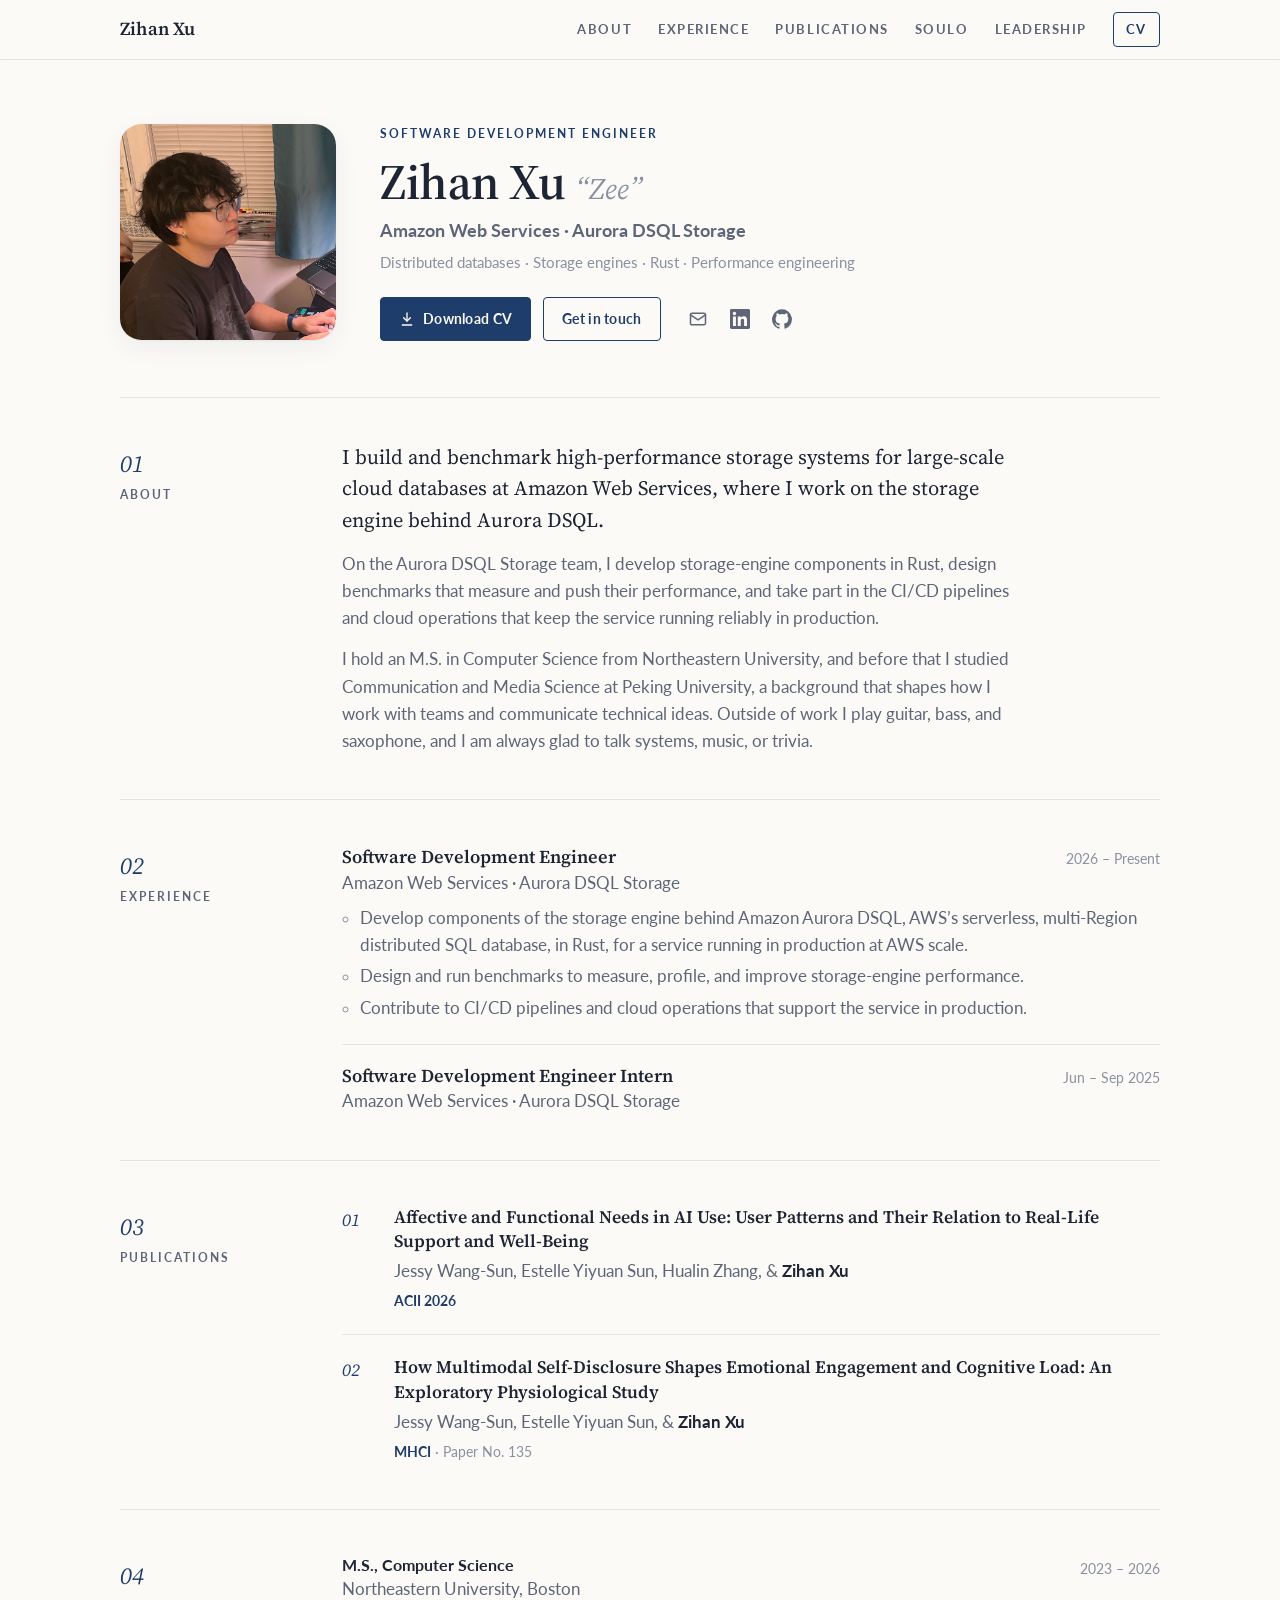
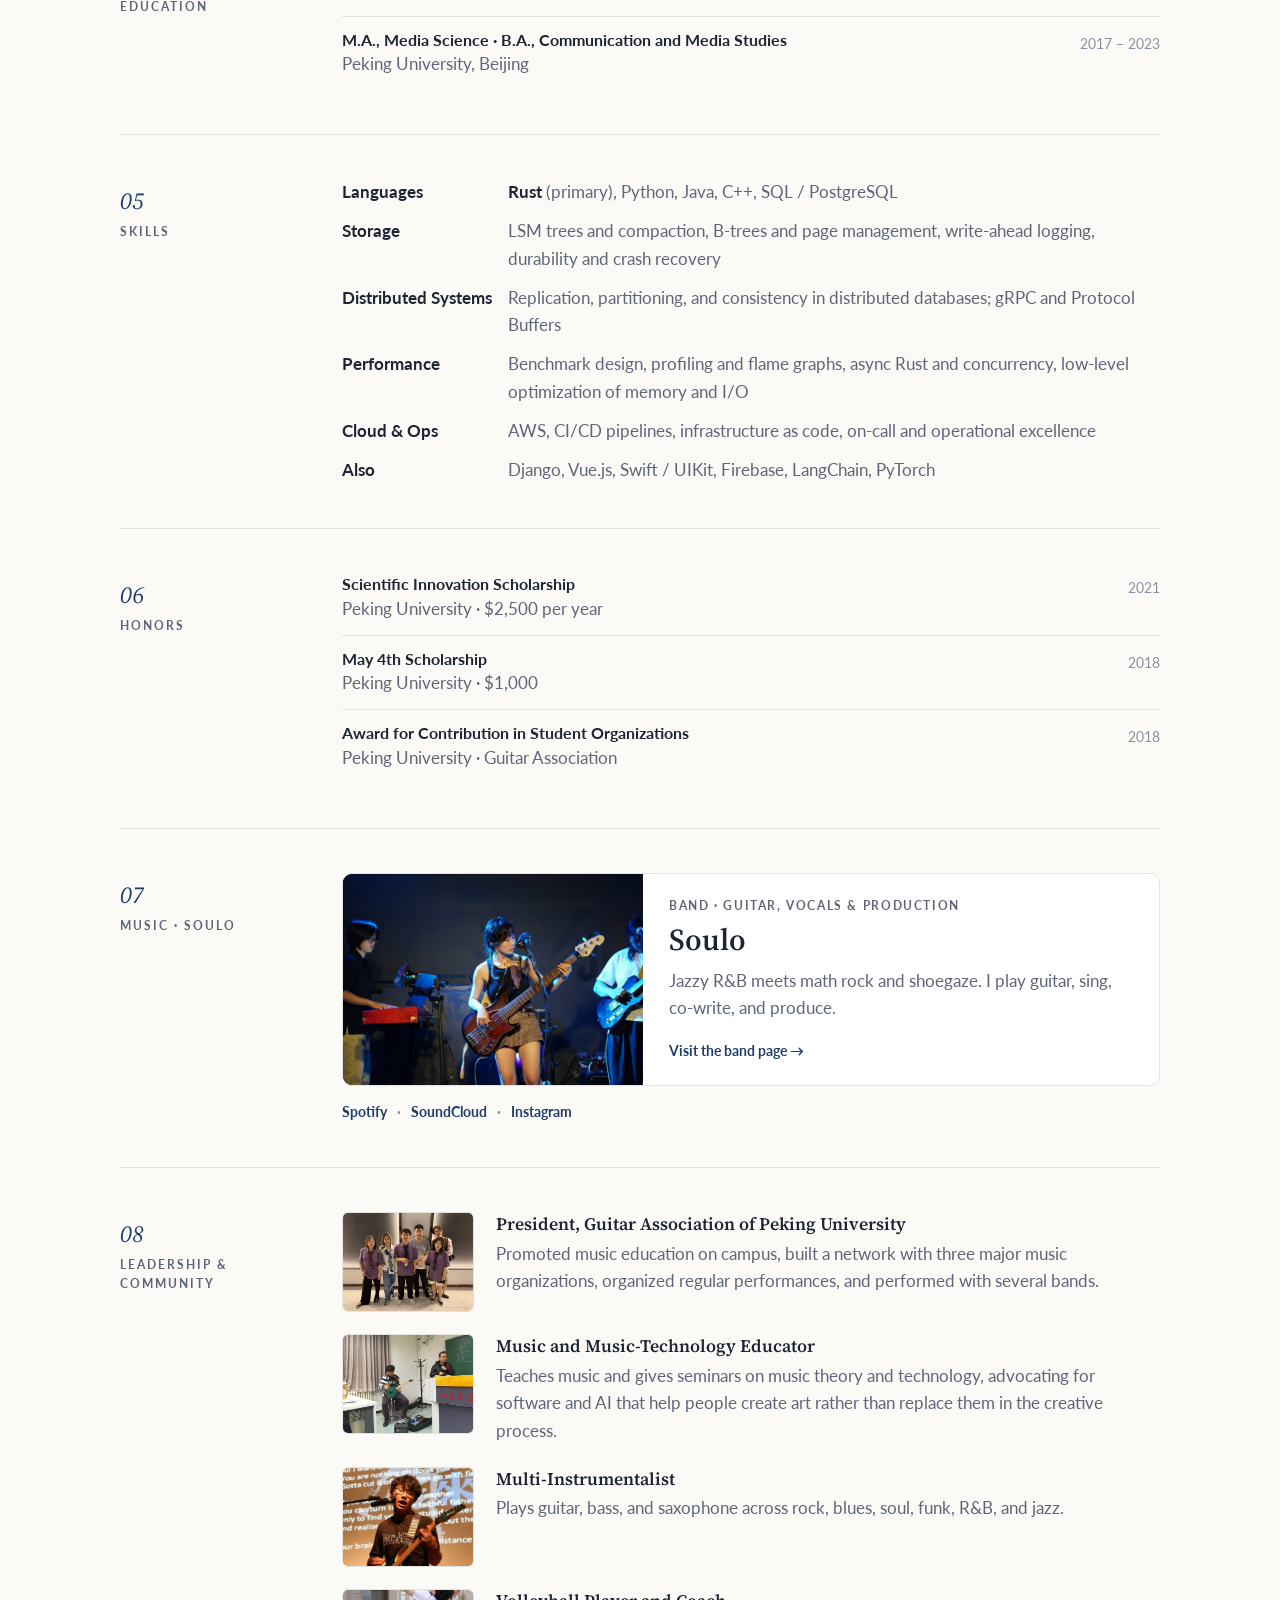
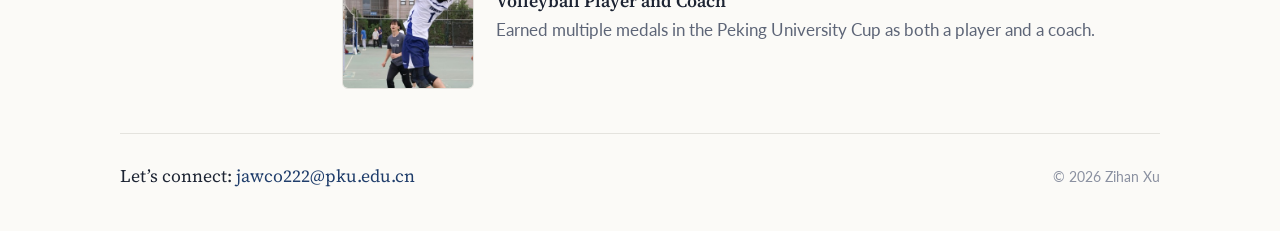
==== commit a351365f: "Emphasize distributed databases and AWS scale on homepage - Tagline now leads with distributed datab" ====
--- a/index.html
+++ b/index.html
@@ -40,7 +40,7 @@
           <p class="profile-title">
             Amazon Web Services · Aurora DSQL Storage
           </p>
-          <p class="profile-meta">Storage engines · Rust · Performance engineering · Cloud operations</p>
+          <p class="profile-meta">Distributed databases · Storage engines · Rust · Performance engineering</p>
           <div class="actions">
             <a class="btn btn-primary" href="files/resume.pdf" target="_blank" rel="noreferrer">
               <svg viewBox="0 0 24 24" fill="none" stroke="currentColor" stroke-width="2" stroke-linecap="round" stroke-linejoin="round" aria-hidden="true"><path d="M12 3v12"/><path d="m7 10 5 5 5-5"/><path d="M5 21h14"/></svg>
@@ -66,8 +66,9 @@
         <h2 class="section-label" id="about-heading"><span class="num">01</span>About</h2>
         <div class="section-body prose">
           <p class="lede">
-            I build and benchmark high-performance storage systems at Amazon Web
-            Services, where I work on the storage engine behind Aurora DSQL.
+            I build and benchmark high-performance storage systems for
+            large-scale cloud databases at Amazon Web Services, where I work on
+            the storage engine behind Aurora DSQL.
           </p>
           <p>
             On the Aurora DSQL Storage team, I develop storage-engine components in
@@ -96,7 +97,7 @@
               </div>
               <div class="entry-date">2026 – Present</div>
               <ul>
-                <li>Develop components of a high-performance storage engine in Rust for Amazon Aurora DSQL, a serverless distributed SQL database.</li>
+                <li>Develop components of the storage engine behind Amazon Aurora DSQL, AWS’s serverless, multi-Region distributed SQL database, in Rust, for a service running in production at AWS scale.</li>
                 <li>Design and run benchmarks to measure, profile, and improve storage-engine performance.</li>
                 <li>Contribute to CI/CD pipelines and cloud operations that support the service in production.</li>
               </ul>
--- a/styles.css
+++ b/styles.css
@@ -666,6 +666,72 @@
 .lb-prev { left: 16px; top: 50%; transform: translateY(-50%); }
 .lb-next { right: 16px; top: 50%; transform: translateY(-50%); }
 .lightbox.single .lb-nav { display: none; }
+
+/* Soulo contact */
+
+.contact-cta {
+  padding: 48px 0 44px;
+  border-top: 1px solid var(--line);
+  text-align: center;
+}
+.contact-cta h2 {
+  margin-bottom: 6px;
+  font-family: var(--serif);
+  font-size: clamp(1.5rem, 3.5vw, 1.9rem);
+  font-weight: 600;
+}
+.contact-cta p { margin-bottom: 20px; color: var(--muted); }
+.contact-buttons { justify-content: center; }
+
+.contact {
+  width: min(100% - 32px, 480px);
+  padding: 0;
+  border: 1px solid var(--line);
+  border-radius: 12px;
+  background: var(--surface);
+  color: var(--ink);
+  box-shadow: var(--shadow);
+}
+.contact::backdrop { background: rgba(8, 9, 12, 0.7); backdrop-filter: blur(3px); }
+.contact-form { display: grid; gap: 14px; padding: 22px 24px 24px; }
+.contact-head { display: flex; align-items: center; justify-content: space-between; }
+.contact-head h2 { margin: 0; font-family: var(--serif); font-size: 1.35rem; font-weight: 600; }
+.contact-close {
+  width: 32px;
+  height: 32px;
+  padding: 0;
+  border: 0;
+  border-radius: 50%;
+  background: none;
+  color: var(--muted);
+  font-size: 1.5rem;
+  line-height: 1;
+  cursor: pointer;
+}
+.contact-close:hover { background: var(--accent-soft); color: var(--ink); }
+.contact label { display: grid; gap: 6px; }
+.contact label span { font-size: 0.82rem; font-weight: 700; color: var(--muted); }
+.contact label em { font-style: normal; font-weight: 400; color: var(--faint); }
+.contact input,
+.contact textarea {
+  width: 100%;
+  padding: 10px 12px;
+  border: 1px solid var(--line);
+  border-radius: 6px;
+  background: var(--bg);
+  color: var(--ink);
+  font: inherit;
+  font-size: 0.95rem;
+}
+.contact textarea { resize: vertical; min-height: 110px; }
+.contact input:focus,
+.contact textarea:focus { outline: 2px solid var(--accent); outline-offset: 0; border-color: transparent; }
+.contact .hp { position: absolute; left: -9999px; width: 1px; height: 1px; opacity: 0; }
+.contact-status { min-height: 1.2em; margin: 0; font-size: 0.9rem; color: var(--muted); }
+.contact-status.ok { color: var(--accent); }
+.contact-status.error { color: #e8a39a; }
+.contact-actions { display: flex; justify-content: flex-end; }
+.contact-actions .btn:disabled { opacity: 0.6; cursor: progress; }
 
 /* Leadership */
 
